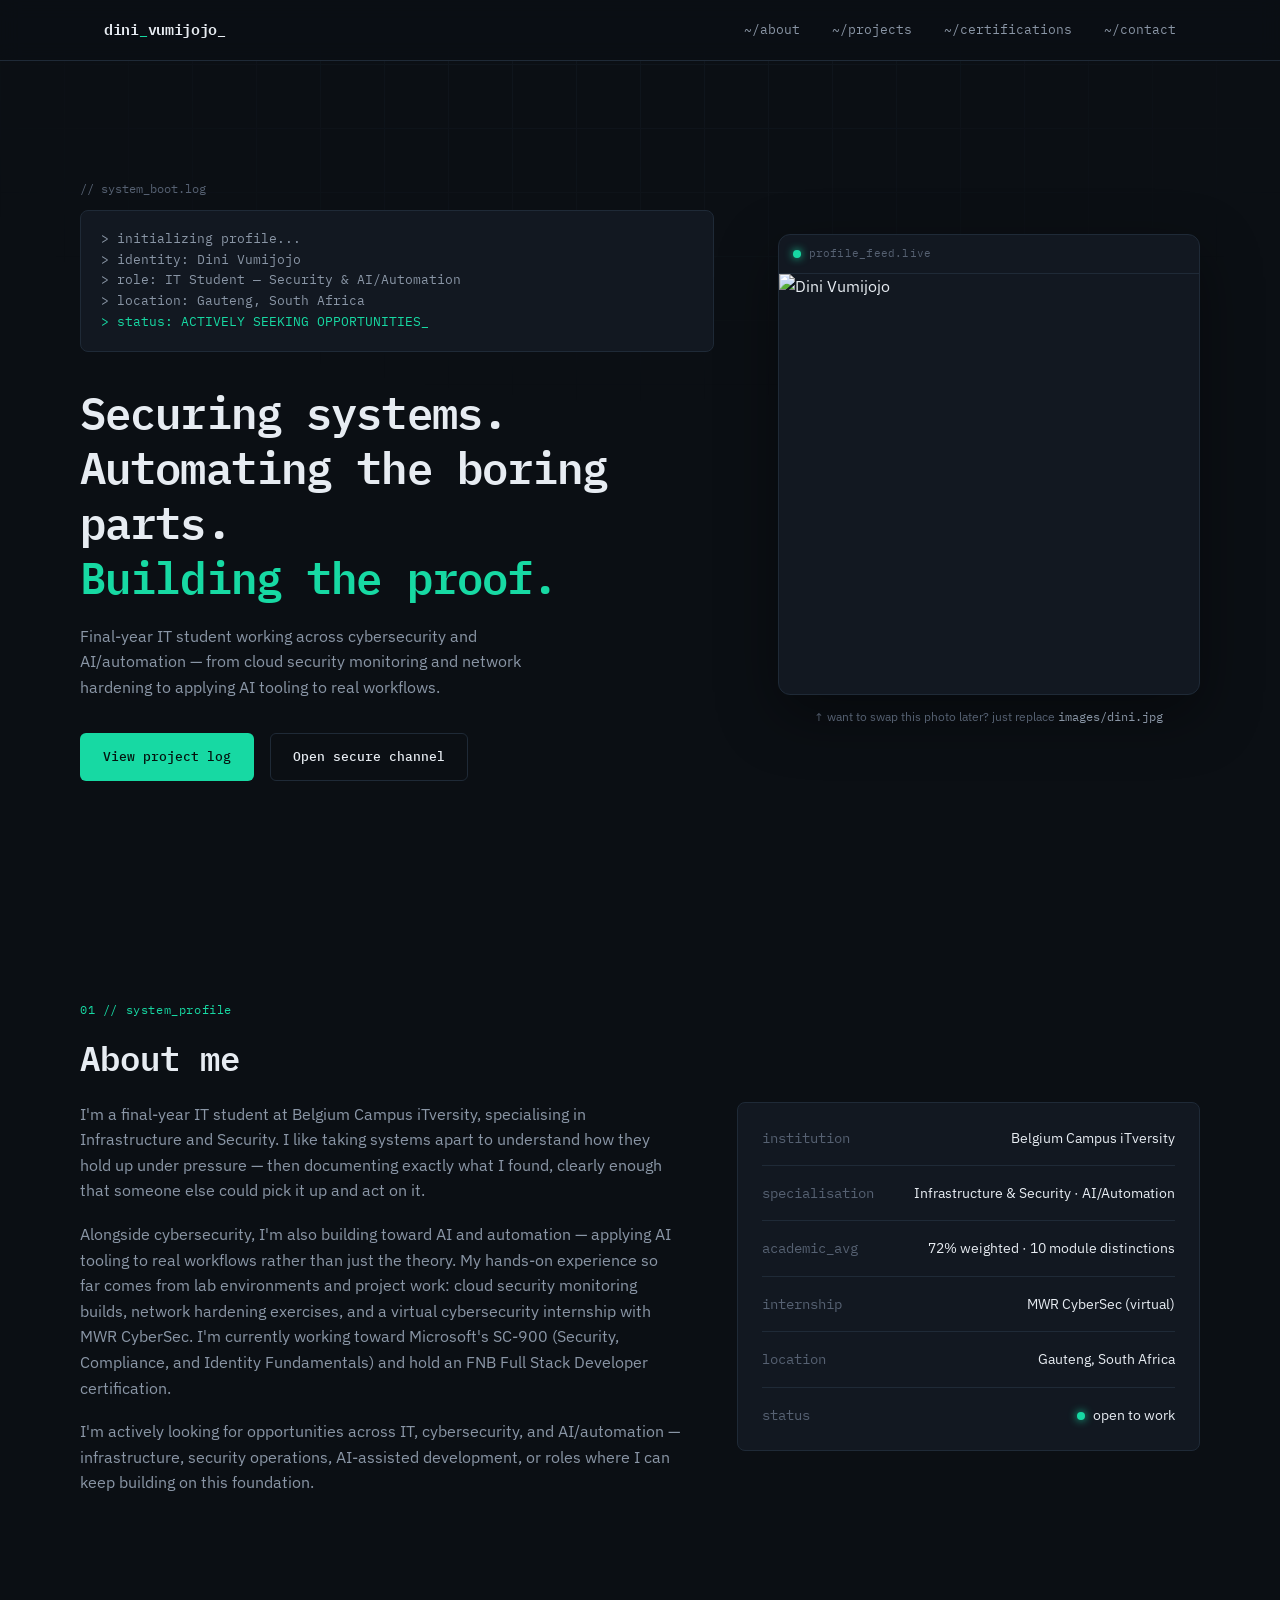
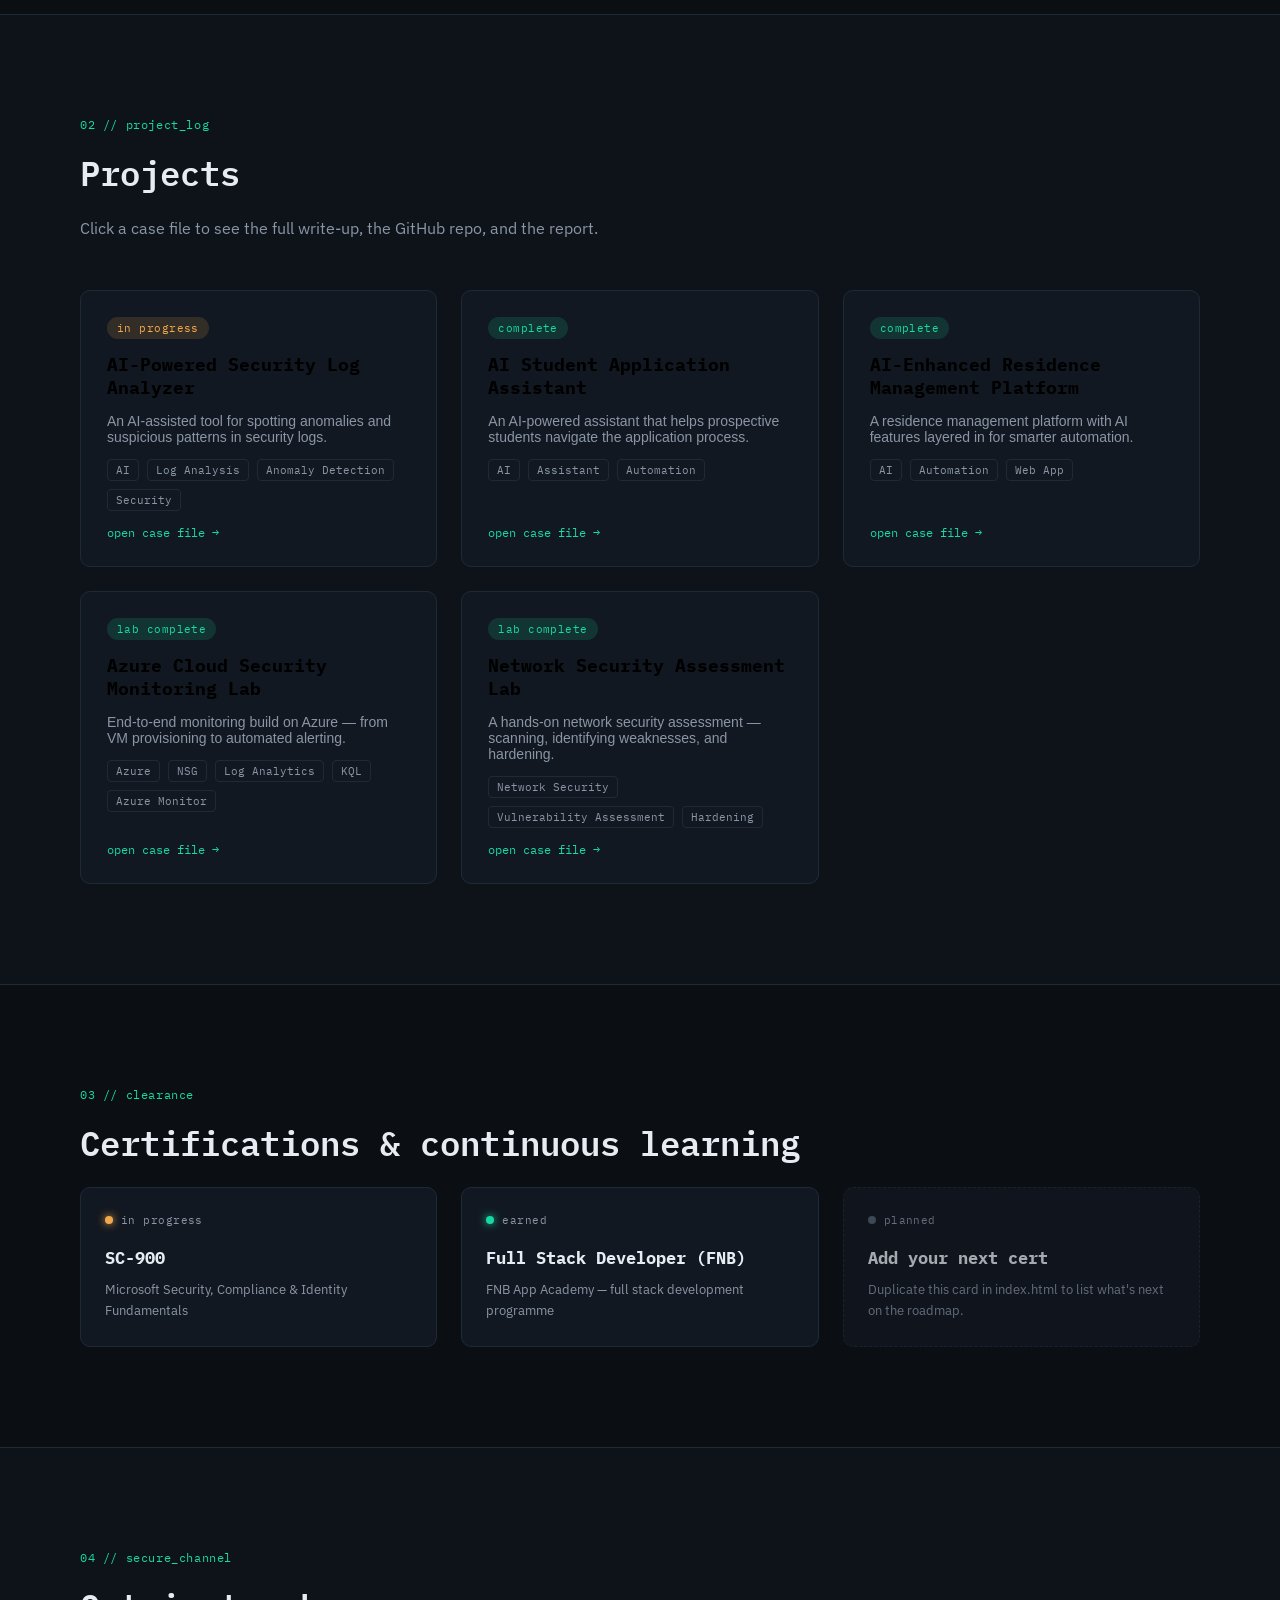
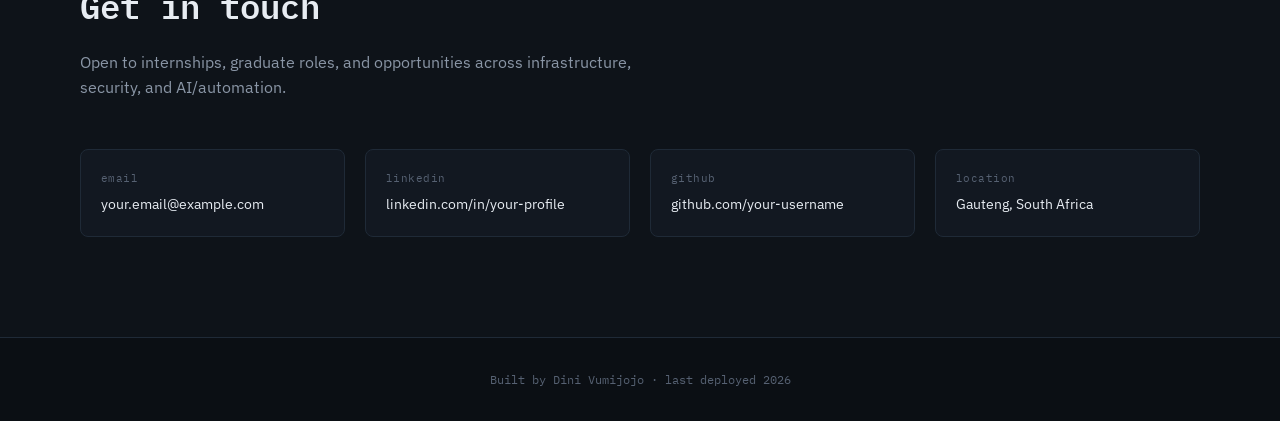
==== index.html @ a16157c6 "Add files via upload" ====
<!DOCTYPE html>
<html lang="en">
<head>
<meta charset="UTF-8">
<meta name="viewport" content="width=device-width, initial-scale=1.0">
<title>Dini Vumijojo — IT Student | Security & AI/Automation</title>
<link rel="preconnect" href="https://fonts.googleapis.com">
<link rel="preconnect" href="https://fonts.gstatic.com" crossorigin>
<link href="https://fonts.googleapis.com/css2?family=IBM+Plex+Mono:wght@400;500;600;700&family=IBM+Plex+Sans:wght@400;500;600;700&display=swap" rel="stylesheet">
<link rel="stylesheet" href="style.css">
</head>
<body>

<!-- ===== BACKGROUND GRID DECORATION ===== -->
<div class="grid-overlay" aria-hidden="true"></div>

<!-- ===== NAV ===== -->
<header class="nav">
  <div class="nav-inner">
    <a href="#top" class="nav-logo">dini<span class="accent">_</span>vumijojo<span class="cursor-blink">_</span></a>
    <nav class="nav-links">
      <a href="#about">~/about</a>
      <a href="#projects">~/projects</a>
      <a href="#certifications">~/certifications</a>
      <a href="#contact">~/contact</a>
    </nav>
    <button class="nav-toggle" id="navToggle" aria-label="Toggle menu" aria-expanded="false">
      <span></span><span></span><span></span>
    </button>
  </div>
</header>

<!-- ===== HERO ===== -->
<section class="hero" id="top">
  <div class="hero-inner">
    <div class="hero-text">
      <p class="terminal-label">// system_boot.log</p>
      <div class="terminal-box" id="bootTerminal">
        <p class="boot-line" data-text="> initializing profile..."></p>
        <p class="boot-line" data-text="> identity: Dini Vumijojo"></p>
        <p class="boot-line" data-text="> role: IT Student — Security & AI/Automation"></p>
        <p class="boot-line" data-text="> location: Gauteng, South Africa"></p>
        <p class="boot-line boot-line--status" data-text="> status: ACTIVELY SEEKING OPPORTUNITIES_"></p>
      </div>
      <h1 class="hero-title">Securing systems.<br>Automating the boring parts.<br><span class="accent">Building the proof.</span></h1>
      <p class="hero-sub">Final-year IT student working across cybersecurity and AI/automation — from cloud security monitoring and network hardening to applying AI tooling to real workflows.</p>
      <div class="hero-cta">
        <a href="#projects" class="btn btn--primary">View project log</a>
        <a href="#contact" class="btn btn--ghost">Open secure channel</a>
      </div>
    </div>

    <div class="hero-photo-frame">
      <div class="monitor">
        <div class="monitor-bar">
          <span class="status-dot status-dot--green"></span>
          <span class="monitor-label">profile_feed.live</span>
        </div>
        <div class="monitor-screen">
          <img src="images/dini.jpg" alt="Dini Vumijojo" id="profilePhoto">
          <div class="scanline" aria-hidden="true"></div>
        </div>
      </div>
      <p class="photo-note">↑ want to swap this photo later? just replace <code>images/dini.jpg</code></p>
    </div>
  </div>
</section>

<!-- ===== ABOUT ===== -->
<section class="section" id="about">
  <div class="section-inner">
    <p class="section-eyebrow">01 // system_profile</p>
    <h2 class="section-title">About me</h2>

    <div class="about-grid">
      <div class="about-copy">
        <p>I'm a final-year IT student at Belgium Campus iTversity, specialising in Infrastructure and Security. I like taking systems apart to understand how they hold up under pressure — then documenting exactly what I found, clearly enough that someone else could pick it up and act on it.</p>
        <p>Alongside cybersecurity, I'm also building toward AI and automation — applying AI tooling to real workflows rather than just the theory. My hands-on experience so far comes from lab environments and project work: cloud security monitoring builds, network hardening exercises, and a virtual cybersecurity internship with MWR CyberSec. I'm currently working toward Microsoft's SC-900 (Security, Compliance, and Identity Fundamentals) and hold an FNB Full Stack Developer certification.</p>
        <p>I'm actively looking for opportunities across IT, cybersecurity, and AI/automation — infrastructure, security operations, AI-assisted development, or roles where I can keep building on this foundation.</p>
      </div>

      <div class="about-readout">
        <div class="readout-row">
          <span class="readout-key">institution</span>
          <span class="readout-val">Belgium Campus iTversity</span>
        </div>
        <div class="readout-row">
          <span class="readout-key">specialisation</span>
          <span class="readout-val">Infrastructure &amp; Security · AI/Automation</span>
        </div>
        <div class="readout-row">
          <span class="readout-key">academic_avg</span>
          <span class="readout-val">72% weighted · 10 module distinctions</span>
        </div>
        <div class="readout-row">
          <span class="readout-key">internship</span>
          <span class="readout-val">MWR CyberSec (virtual)</span>
        </div>
        <div class="readout-row">
          <span class="readout-key">location</span>
          <span class="readout-val">Gauteng, South Africa</span>
        </div>
        <div class="readout-row">
          <span class="readout-key">status</span>
          <span class="readout-val"><span class="status-dot status-dot--green inline-dot"></span>open to work</span>
        </div>
      </div>
    </div>
  </div>
</section>

<!-- ===== PROJECTS ===== -->
<section class="section section--alt" id="projects">
  <div class="section-inner">
    <p class="section-eyebrow">02 // project_log</p>
    <h2 class="section-title">Projects</h2>
    <p class="section-lede">Click a case file to see the full write-up, the GitHub repo, and the report.</p>

    <div class="project-grid" id="projectGrid">
      <!-- Project card: populated from data in script.js -->
    </div>
  </div>
</section>

<!-- ===== CERTIFICATIONS ===== -->
<section class="section" id="certifications">
  <div class="section-inner">
    <p class="section-eyebrow">03 // clearance</p>
    <h2 class="section-title">Certifications &amp; continuous learning</h2>

    <div class="cert-row">
      <div class="cert-badge cert-badge--progress">
        <div class="cert-badge-top">
          <span class="status-dot status-dot--amber inline-dot"></span>
          <span class="cert-state">in progress</span>
        </div>
        <h3>SC-900</h3>
        <p>Microsoft Security, Compliance &amp; Identity Fundamentals</p>
      </div>

      <div class="cert-badge cert-badge--earned">
        <div class="cert-badge-top">
          <span class="status-dot status-dot--green inline-dot"></span>
          <span class="cert-state">earned</span>
        </div>
        <h3>Full Stack Developer (FNB)</h3>
        <p>FNB App Academy — full stack development programme</p>
      </div>

      <div class="cert-badge cert-badge--placeholder">
        <div class="cert-badge-top">
          <span class="status-dot status-dot--dim inline-dot"></span>
          <span class="cert-state">planned</span>
        </div>
        <h3>Add your next cert</h3>
        <p>Duplicate this card in index.html to list what's next on the roadmap.</p>
      </div>
    </div>
  </div>
</section>

<!-- ===== CONTACT ===== -->
<section class="section section--alt" id="contact">
  <div class="section-inner">
    <p class="section-eyebrow">04 // secure_channel</p>
    <h2 class="section-title">Get in touch</h2>
    <p class="section-lede">Open to internships, graduate roles, and opportunities across infrastructure, security, and AI/automation.</p>

    <div class="contact-grid">
      <a class="contact-card" href="mailto:your.email@example.com">
        <span class="contact-label">email</span>
        <span class="contact-value">your.email@example.com</span>
      </a>
      <a class="contact-card" href="https://linkedin.com/in/your-profile" target="_blank" rel="noopener">
        <span class="contact-label">linkedin</span>
        <span class="contact-value">linkedin.com/in/your-profile</span>
      </a>
      <a class="contact-card" href="https://github.com/your-username" target="_blank" rel="noopener">
        <span class="contact-label">github</span>
        <span class="contact-value">github.com/your-username</span>
      </a>
      <div class="contact-card contact-card--static">
        <span class="contact-label">location</span>
        <span class="contact-value">Gauteng, South Africa</span>
      </div>
    </div>
  </div>
</section>

<footer class="footer">
  <p>Built by Dini Vumijojo · last deployed <span id="deployYear"></span></p>
</footer>

<!-- ===== PROJECT MODAL ===== -->
<div class="modal-backdrop" id="modalBackdrop">
  <div class="modal" role="dialog" aria-modal="true" aria-labelledby="modalTitle">
    <button class="modal-close" id="modalClose" aria-label="Close">✕</button>
    <p class="modal-eyebrow" id="modalStatus">status</p>
    <h3 class="modal-title" id="modalTitle">Project title</h3>
    <p class="modal-desc" id="modalDesc">Description</p>
    <div class="modal-tags" id="modalTags"></div>
    <div class="modal-actions">
      <a href="#" class="btn btn--primary" id="modalGithub" target="_blank" rel="noopener">View on GitHub</a>
      <a href="#" class="btn btn--ghost" id="modalDoc" target="_blank" rel="noopener">View report (PDF)</a>
    </div>
  </div>
</div>

<script src="script.js"></script>
</body>
</html>
---- style.css ----
/* =========================================================
   TOKENS
========================================================= */
:root{
  --bg:            #0B0F14;
  --panel:         #121821;
  --panel-alt:     #0E1319;
  --border:        #1F2A37;
  --text:          #E7ECF2;
  --text-dim:      #8A96A6;
  --text-faint:    #566172;
  --accent:        #17D9A3;
  --accent-dim:    rgba(23,217,163,0.15);
  --amber:         #F2A94D;
  --amber-dim:     rgba(242,169,77,0.15);
  --danger:        #EF5B5B;

  --font-mono: 'IBM Plex Mono', 'Courier New', monospace;
  --font-sans: 'IBM Plex Sans', -apple-system, sans-serif;

  --max-w: 1120px;
}

*{ box-sizing:border-box; margin:0; padding:0; }

html{ scroll-behavior:smooth; }

body{
  background:var(--bg);
  color:var(--text);
  font-family:var(--font-sans);
  line-height:1.6;
  -webkit-font-smoothing:antialiased;
  overflow-x:hidden;
}

a{ color:inherit; text-decoration:none; }

::selection{ background:var(--accent); color:#04140F; }

@media (prefers-reduced-motion: reduce){
  *{ animation-duration:0.001ms !important; animation-iteration-count:1 !important; transition-duration:0.001ms !important; scroll-behavior:auto !important; }
}

/* =========================================================
   BACKGROUND GRID
========================================================= */
.grid-overlay{
  position:fixed; inset:0; z-index:0; pointer-events:none;
  background-image:
    linear-gradient(var(--border) 1px, transparent 1px),
    linear-gradient(90deg, var(--border) 1px, transparent 1px);
  background-size:64px 64px;
  opacity:0.25;
  mask-image:radial-gradient(ellipse 80% 60% at 50% 0%, black 20%, transparent 75%);
}

/* =========================================================
   NAV
========================================================= */
.nav{
  position:fixed; top:0; left:0; right:0; z-index:100;
  background:rgba(11,15,20,0.85);
  backdrop-filter:blur(10px);
  border-bottom:1px solid var(--border);
}
.nav-inner{
  max-width:var(--max-w); margin:0 auto; padding:18px 24px;
  display:flex; align-items:center; justify-content:space-between;
}
.nav-logo{
  font-family:var(--font-mono); font-size:15px; font-weight:600; letter-spacing:-0.02em;
}
.nav-links{ display:flex; gap:32px; }
.nav-links a{
  font-family:var(--font-mono); font-size:13px; color:var(--text-dim);
  transition:color 0.2s ease;
}
.nav-links a:hover{ color:var(--accent); }
.accent{ color:var(--accent); }

.cursor-blink{
  display:inline-block; animation:blink 1.1s steps(1) infinite;
}
@keyframes blink{ 50%{ opacity:0; } }

.nav-toggle{
  display:none; flex-direction:column; gap:5px; background:none; border:none; cursor:pointer; padding:6px;
}
.nav-toggle span{ width:22px; height:2px; background:var(--text); }

/* =========================================================
   HERO
========================================================= */
.hero{
  position:relative; z-index:1;
  min-height:100vh;
  display:flex; align-items:center;
  padding:120px 24px 60px;
}
.hero-inner{
  max-width:var(--max-w); margin:0 auto; width:100%;
  display:grid; grid-template-columns:1.2fr 0.8fr; gap:64px; align-items:center;
}

.terminal-label{
  font-family:var(--font-mono); font-size:12px; color:var(--text-faint); margin-bottom:12px;
}

.terminal-box{
  background:var(--panel); border:1px solid var(--border); border-radius:8px;
  padding:18px 20px; margin-bottom:32px;
  font-family:var(--font-mono); font-size:13px;
}
.boot-line{
  color:var(--text-dim);
  white-space:nowrap; overflow:hidden;
  border-right:2px solid transparent;
  width:0; max-width:100%;
  animation:type 0.9s steps(40,end) forwards, caret 0.9s steps(1) infinite;
}
.boot-line::before{ content:attr(data-text); }
.boot-line--status{ color:var(--accent); }
.boot-line:nth-child(1){ animation-delay:0.1s; }
.boot-line:nth-child(2){ animation-delay:1.0s; }
.boot-line:nth-child(3){ animation-delay:1.9s; }
.boot-line:nth-child(4){ animation-delay:2.8s; }
.boot-line:nth-child(5){ animation-delay:3.7s; animation-fill-mode:forwards; }
@keyframes type{ from{ width:0; } to{ width:100%; } }
@keyframes caret{ 50%{ border-color:var(--text-faint); } }

.hero-title{
  font-family:var(--font-mono); font-size:clamp(28px,4vw,44px); font-weight:600;
  line-height:1.25; letter-spacing:-0.02em; margin-bottom:20px;
}

.hero-sub{
  color:var(--text-dim); font-size:16px; max-width:46ch; margin-bottom:32px;
}

.hero-cta{ display:flex; gap:16px; flex-wrap:wrap; }

.btn{
  font-family:var(--font-mono); font-size:13px; font-weight:500;
  padding:13px 22px; border-radius:6px; display:inline-block;
  transition:transform 0.15s ease, background 0.15s ease, border-color 0.15s ease;
  border:1px solid transparent;
}
.btn--primary{ background:var(--accent); color:#04140F; }
.btn--primary:hover{ transform:translateY(-2px); background:#1FEFB4; }
.btn--ghost{ border-color:var(--border); color:var(--text); }
.btn--ghost:hover{ border-color:var(--accent); color:var(--accent); }

/* ---- hero photo ---- */
.hero-photo-frame{ display:flex; flex-direction:column; gap:12px; }
.monitor{
  background:var(--panel); border:1px solid var(--border); border-radius:12px;
  overflow:hidden; box-shadow:0 20px 60px rgba(0,0,0,0.4);
}
.monitor-bar{
  display:flex; align-items:center; gap:8px;
  padding:10px 14px; border-bottom:1px solid var(--border);
  font-family:var(--font-mono); font-size:11px; color:var(--text-faint);
}
.monitor-label{ letter-spacing:0.02em; }
.monitor-screen{ position:relative; aspect-ratio:1/1; overflow:hidden; }
.monitor-screen img{ width:100%; height:100%; object-fit:cover; display:block; }
.scanline{
  position:absolute; left:0; right:0; height:40%;
  background:linear-gradient(180deg, transparent, rgba(23,217,163,0.06), transparent);
  animation:scan 5s linear infinite;
}
@keyframes scan{ from{ top:-40%; } to{ top:100%; } }

.photo-note{ font-size:12px; color:var(--text-faint); text-align:center; }
.photo-note code{ font-family:var(--font-mono); color:var(--text-dim); }

.status-dot{
  width:8px; height:8px; border-radius:50%; display:inline-block;
}
.status-dot--green{ background:var(--accent); box-shadow:0 0 8px var(--accent); }
.status-dot--amber{ background:var(--amber); box-shadow:0 0 8px var(--amber); }
.status-dot--dim{ background:var(--text-faint); }
.inline-dot{ margin-right:8px; vertical-align:middle; }

/* =========================================================
   SECTIONS (shared)
========================================================= */
.section{ position:relative; z-index:1; padding:100px 24px; }
.section--alt{ background:var(--panel-alt); border-top:1px solid var(--border); border-bottom:1px solid var(--border); }
.section-inner{ max-width:var(--max-w); margin:0 auto; }

.section-eyebrow{
  font-family:var(--font-mono); font-size:12px; color:var(--accent); letter-spacing:0.05em;
  margin-bottom:12px;
}
.section-title{
  font-family:var(--font-mono); font-size:clamp(24px,3vw,34px); font-weight:600; margin-bottom:16px;
}
.section-lede{ color:var(--text-dim); max-width:60ch; margin-bottom:48px; }

/* =========================================================
   ABOUT
========================================================= */
.about-grid{
  display:grid; grid-template-columns:1.3fr 1fr; gap:56px; align-items:start;
}
.about-copy p{ color:var(--text-dim); margin-bottom:18px; max-width:60ch; }

.about-readout{
  background:var(--panel); border:1px solid var(--border); border-radius:8px; padding:8px 24px;
}
.readout-row{
  display:flex; justify-content:space-between; gap:16px;
  padding:16px 0; border-bottom:1px solid var(--border);
  font-size:14px;
}
.readout-row:last-child{ border-bottom:none; }
.readout-key{ font-family:var(--font-mono); color:var(--text-faint); }
.readout-val{ color:var(--text); text-align:right; }

/* =========================================================
   PROJECTS
========================================================= */
.project-grid{
  display:grid; grid-template-columns:repeat(auto-fit, minmax(300px,1fr)); gap:24px;
}
.project-card{
  background:var(--panel); border:1px solid var(--border); border-radius:10px;
  padding:26px; cursor:pointer; text-align:left;
  transition:transform 0.2s ease, border-color 0.2s ease;
  display:flex; flex-direction:column; gap:14px;
}
.project-card:hover{ transform:translateY(-4px); border-color:var(--accent); }

.project-status{
  font-family:var(--font-mono); font-size:11px; letter-spacing:0.04em;
  padding:4px 10px; border-radius:20px; width:fit-content;
}
.project-status--deployed{ background:var(--accent-dim); color:var(--accent); }
.project-status--progress{ background:var(--amber-dim); color:var(--amber); }
.project-status--planned{ background:rgba(138,150,166,0.15); color:var(--text-dim); }

.project-card h3{ font-family:var(--font-mono); font-size:18px; }
.project-card p{ color:var(--text-dim); font-size:14px; }

.project-tags{ display:flex; flex-wrap:wrap; gap:8px; }
.tag{
  font-family:var(--font-mono); font-size:11px; color:var(--text-dim);
  border:1px solid var(--border); border-radius:4px; padding:3px 8px;
}
.project-open{
  font-family:var(--font-mono); font-size:12px; color:var(--accent);
  margin-top:auto;
}

/* =========================================================
   CERTIFICATIONS
========================================================= */
.cert-row{ display:grid; grid-template-columns:repeat(auto-fit, minmax(240px,1fr)); gap:24px; }
.cert-badge{
  background:var(--panel); border:1px solid var(--border); border-radius:10px; padding:24px;
}
.cert-badge-top{ display:flex; align-items:center; gap:0; margin-bottom:16px; }
.cert-state{ font-family:var(--font-mono); font-size:11px; color:var(--text-dim); letter-spacing:0.04em; }
.cert-badge h3{ font-family:var(--font-mono); font-size:17px; margin-bottom:8px; }
.cert-badge p{ color:var(--text-dim); font-size:13px; }
.cert-badge--placeholder{ border-style:dashed; opacity:0.7; }

/* =========================================================
   CONTACT
========================================================= */
.contact-grid{ display:grid; grid-template-columns:repeat(auto-fit, minmax(220px,1fr)); gap:20px; }
.contact-card{
  background:var(--panel); border:1px solid var(--border); border-radius:8px;
  padding:20px; display:flex; flex-direction:column; gap:6px;
  transition:border-color 0.2s ease, transform 0.2s ease;
}
.contact-card:not(.contact-card--static):hover{ border-color:var(--accent); transform:translateY(-2px); }
.contact-label{ font-family:var(--font-mono); font-size:11px; color:var(--text-faint); letter-spacing:0.04em; }
.contact-value{ font-size:14px; color:var(--text); word-break:break-word; }

/* =========================================================
   FOOTER
========================================================= */
.footer{
  position:relative; z-index:1;
  text-align:center; padding:32px 24px;
  font-family:var(--font-mono); font-size:12px; color:var(--text-faint);
}

/* =========================================================
   MODAL
========================================================= */
.modal-backdrop{
  position:fixed; inset:0; z-index:200;
  background:rgba(4,7,10,0.7); backdrop-filter:blur(4px);
  display:flex; align-items:center; justify-content:center; padding:24px;
  opacity:0; pointer-events:none; transition:opacity 0.2s ease;
}
.modal-backdrop.is-open{ opacity:1; pointer-events:auto; }

.modal{
  background:var(--panel); border:1px solid var(--border); border-radius:12px;
  padding:36px; max-width:560px; width:100%; position:relative;
  transform:translateY(12px); transition:transform 0.2s ease;
}
.modal-backdrop.is-open .modal{ transform:translateY(0); }

.modal-close{
  position:absolute; top:18px; right:18px; background:none; border:none;
  color:var(--text-dim); font-size:16px; cursor:pointer;
}
.modal-close:hover{ color:var(--accent); }

.modal-eyebrow{ font-family:var(--font-mono); font-size:11px; color:var(--accent); margin-bottom:10px; }
.modal-title{ font-family:var(--font-mono); font-size:22px; margin-bottom:14px; }
.modal-desc{ color:var(--text-dim); font-size:14px; margin-bottom:20px; }
.modal-tags{ display:flex; flex-wrap:wrap; gap:8px; margin-bottom:28px; }
.modal-actions{ display:flex; gap:14px; flex-wrap:wrap; }

/* =========================================================
   RESPONSIVE
========================================================= */
@media (max-width:860px){
  .hero-inner{ grid-template-columns:1fr; }
  .hero-photo-frame{ max-width:320px; margin:0 auto; }
  .about-grid{ grid-template-columns:1fr; }
  .nav-links{
    display:none; position:absolute; top:100%; left:0; right:0;
    flex-direction:column; gap:0; background:var(--bg); border-bottom:1px solid var(--border);
  }
  .nav-links.is-open{ display:flex; }
  .nav-links a{ padding:16px 24px; border-top:1px solid var(--border); }
  .nav-toggle{ display:flex; }
}
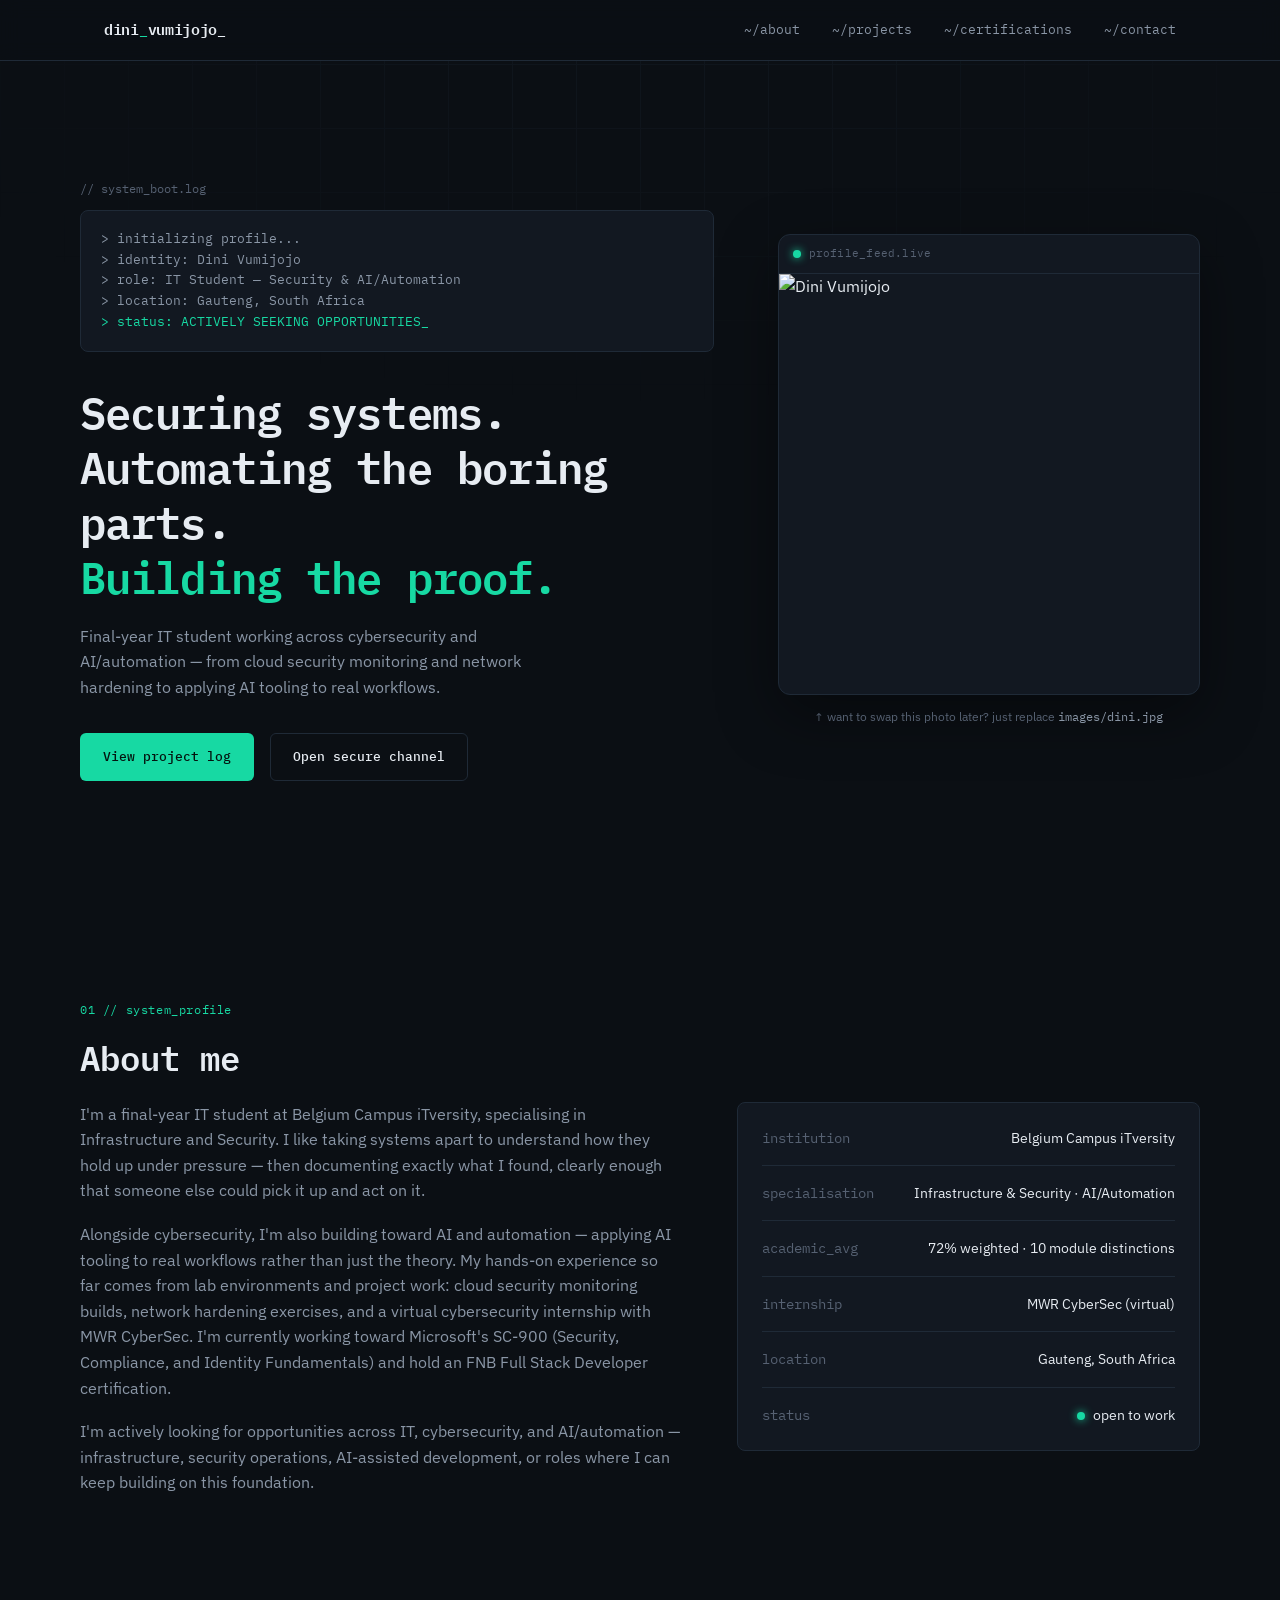
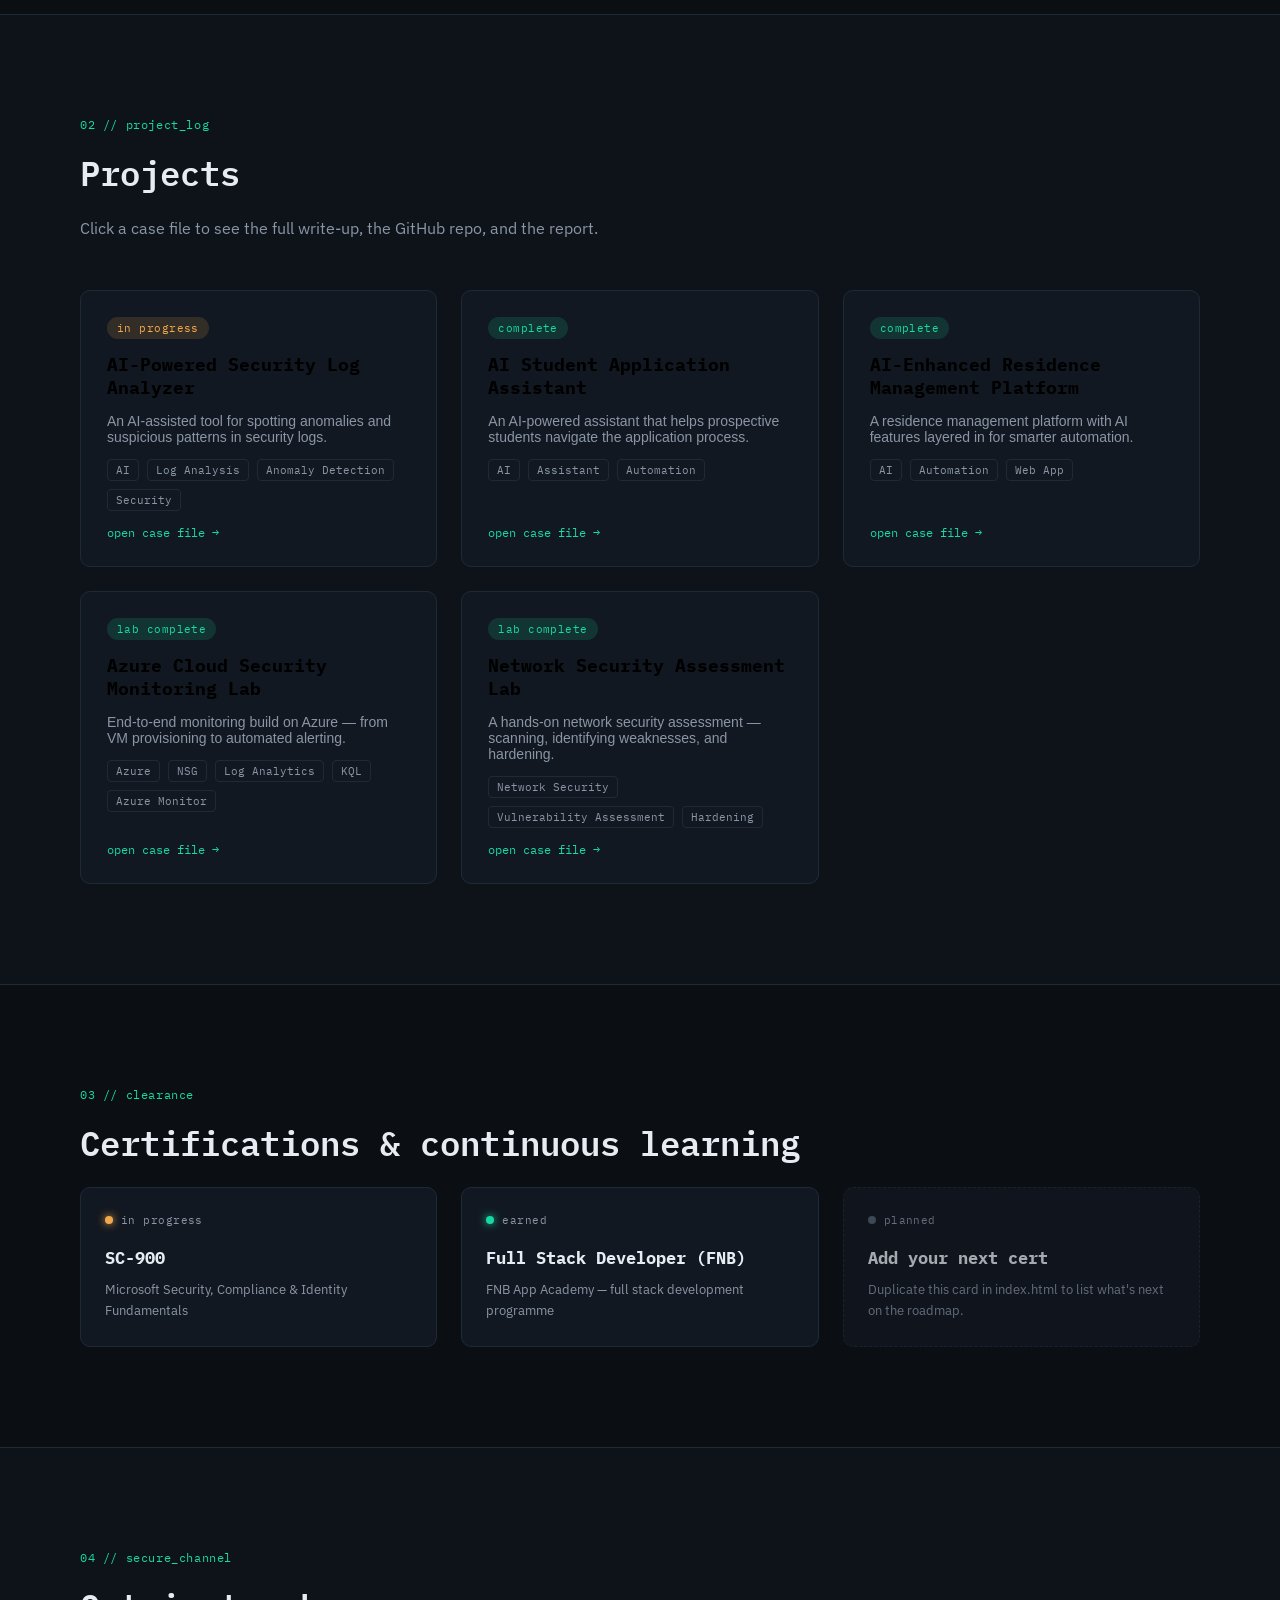
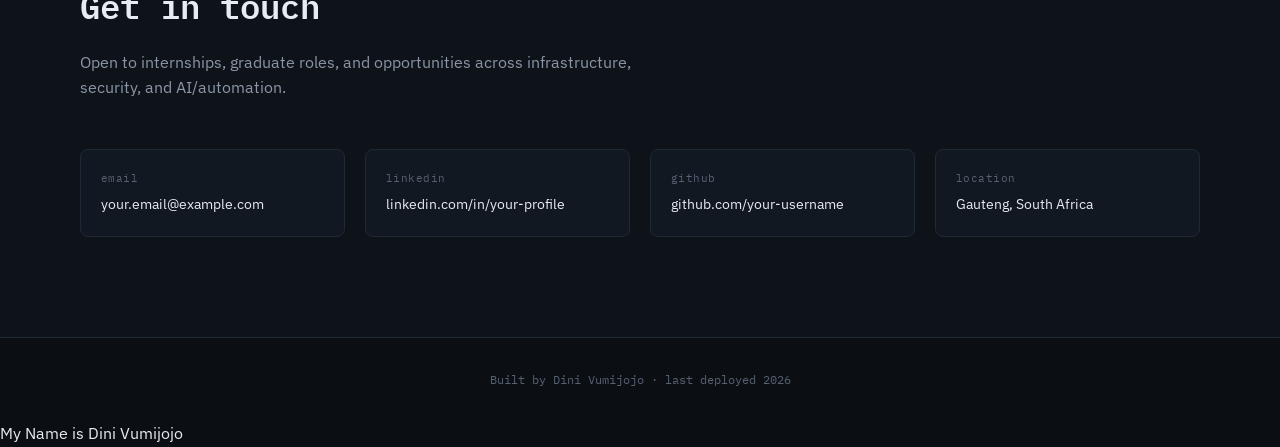
==== commit 1496a38b: "blah blah blah" ====
--- a/index.html
+++ b/index.html
@@ -207,5 +207,7 @@
 </div>
 
 <script src="script.js"></script>
+<p> My Name is Dini Vumijojo</p>
+
 </body>
 </html>
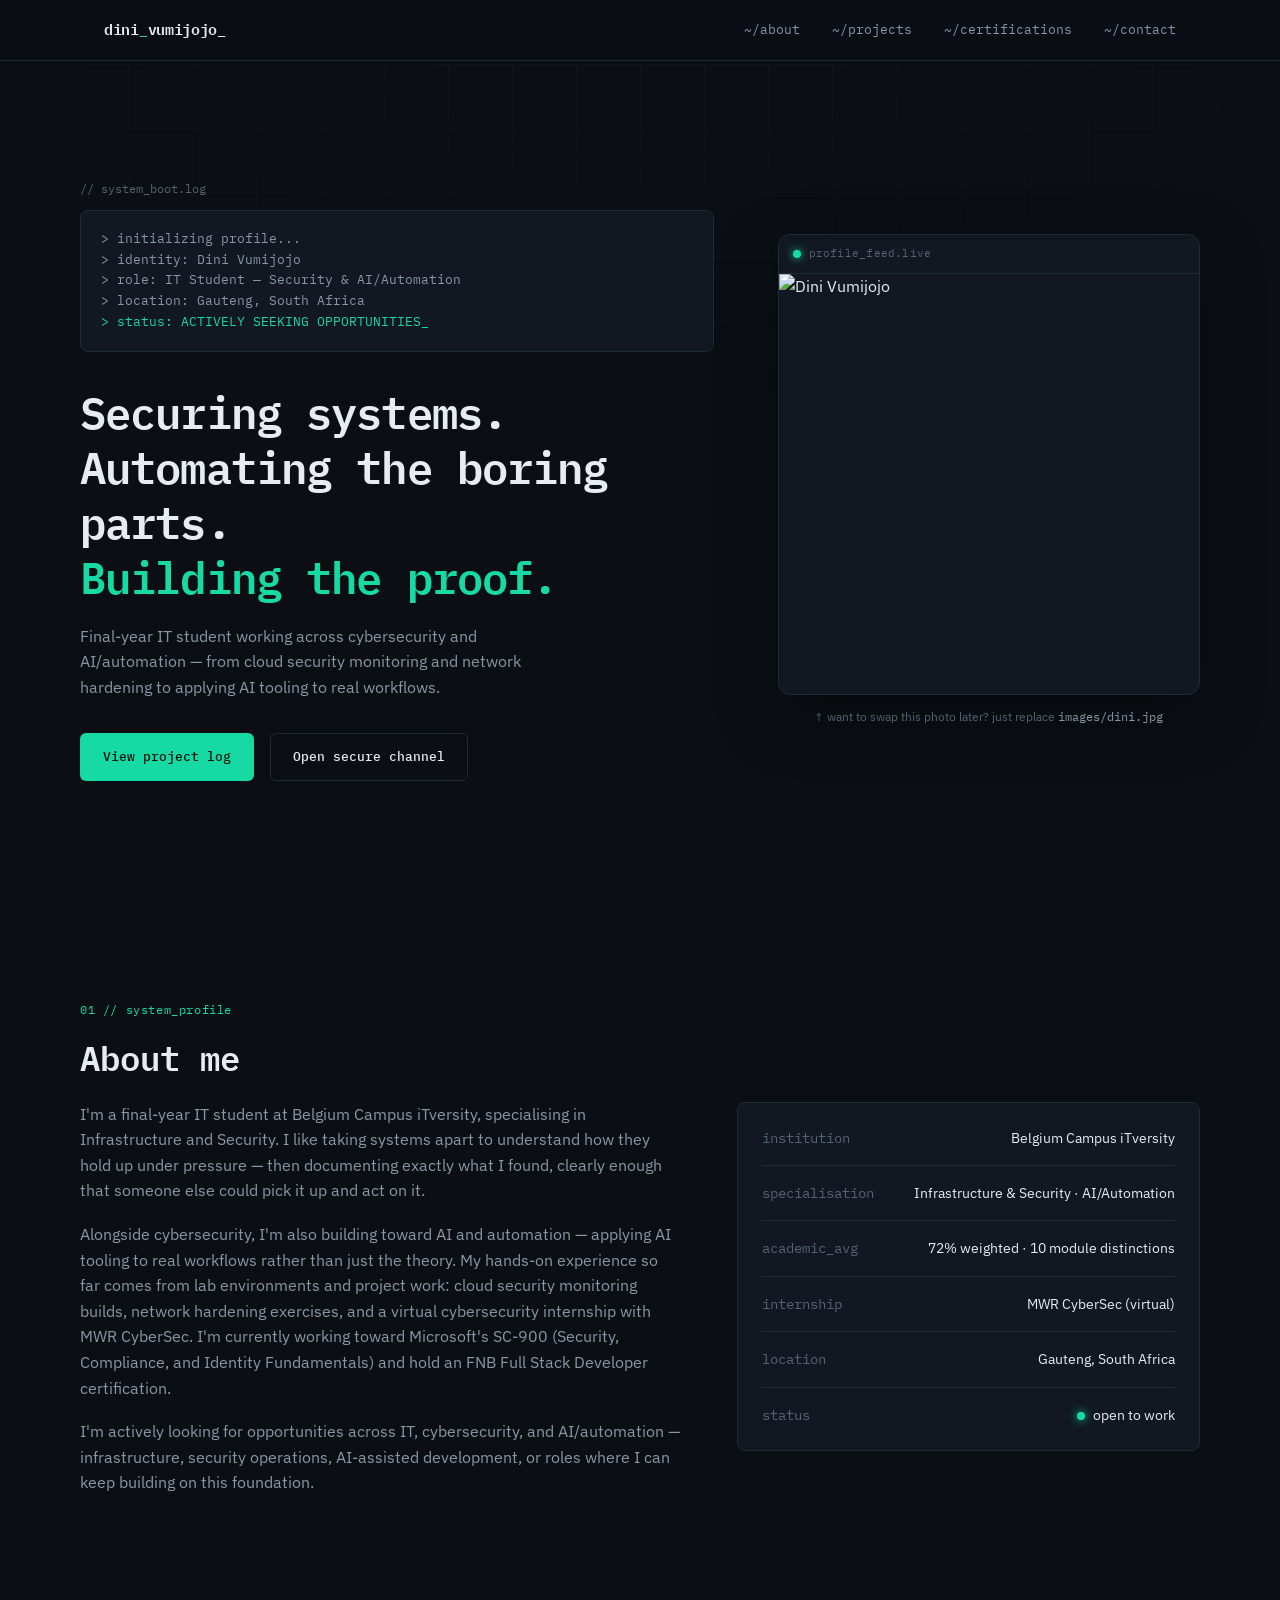
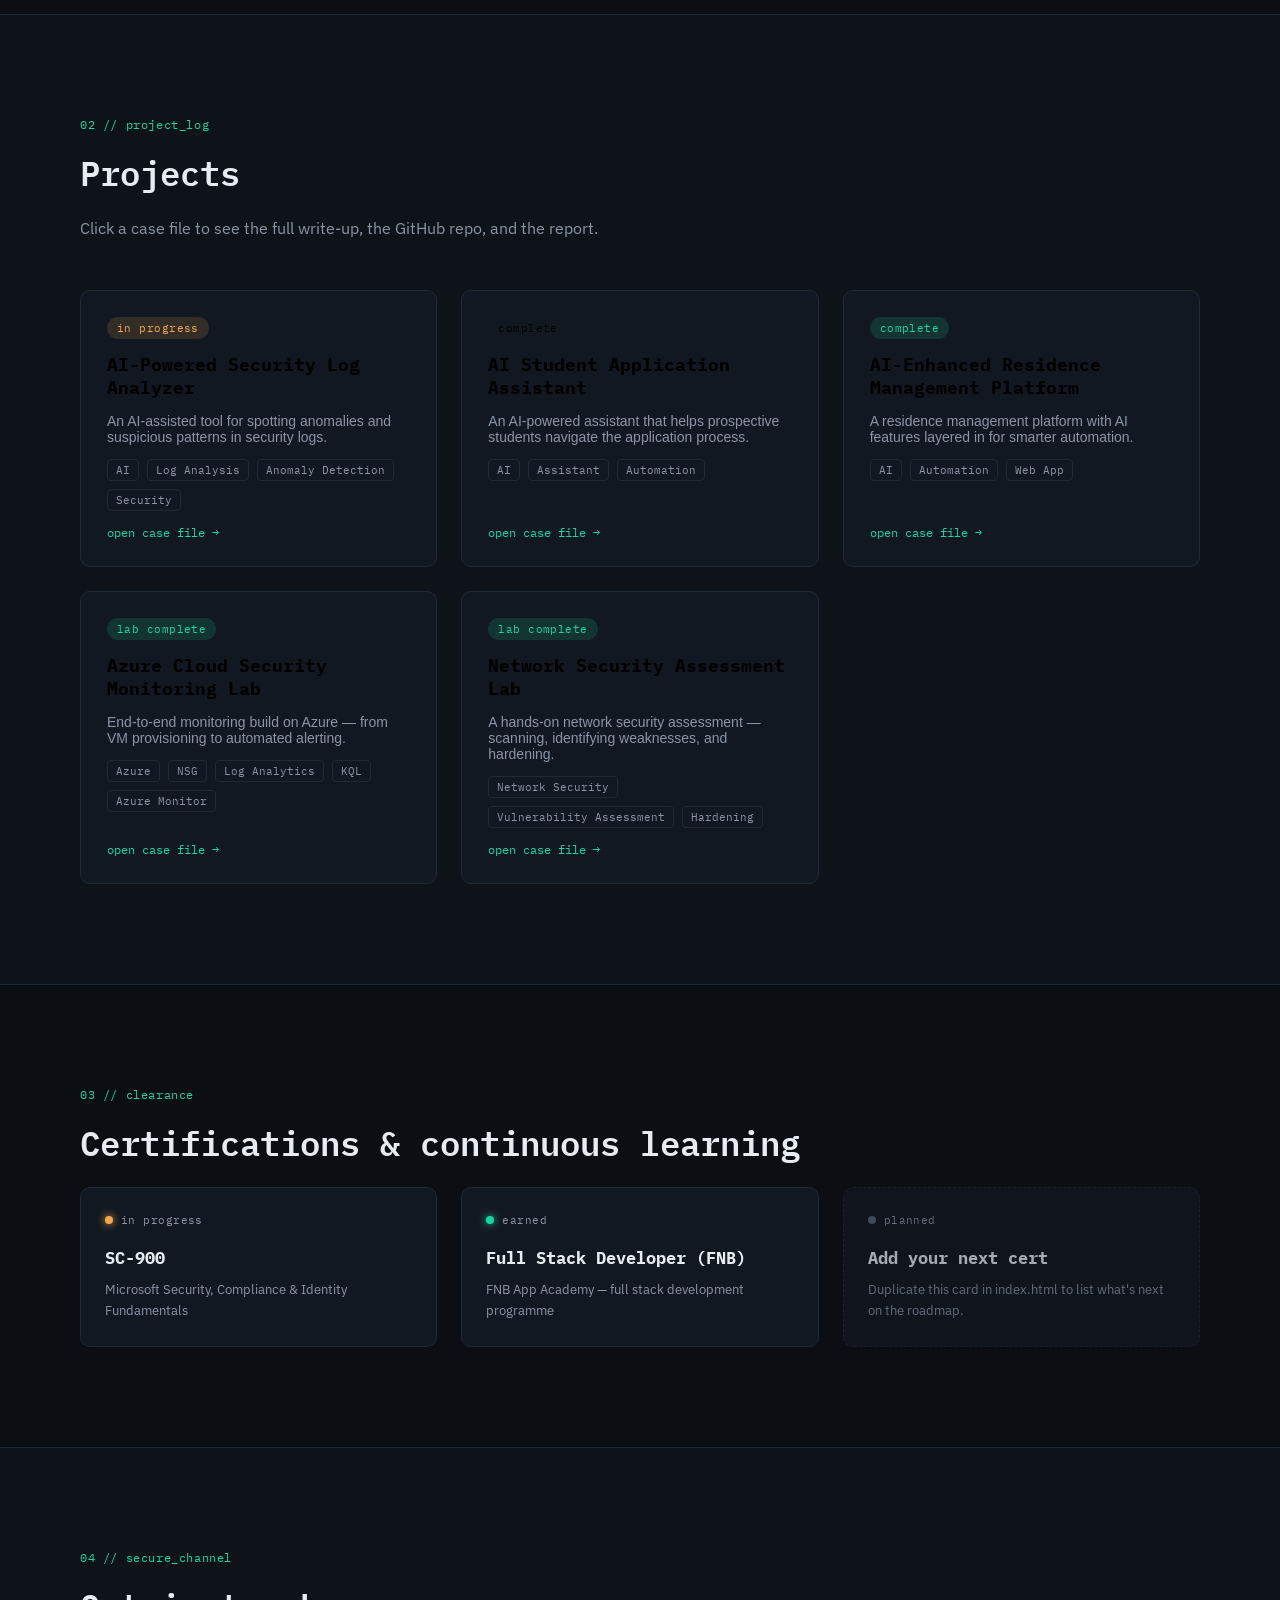
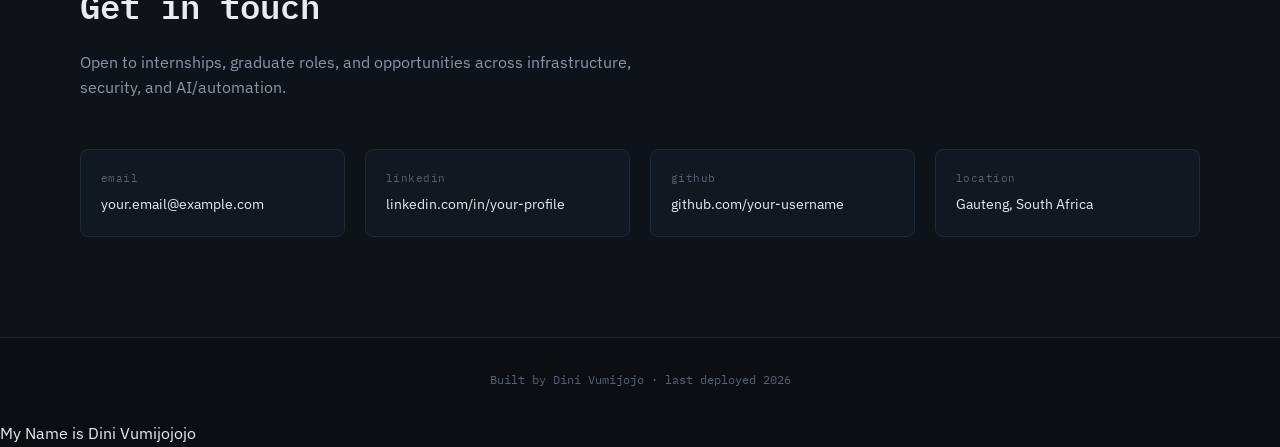
==== commit 712a9875: "updated" ====
--- a/index.html
+++ b/index.html
@@ -207,7 +207,7 @@
 </div>
 
 <script src="script.js"></script>
-<p> My Name is Dini Vumijojo</p>
+<p> My Name is Dini Vumijojojo</p>
 
 </body>
 </html>
--- a/style.css
+++ b/style.css
@@ -14,6 +14,7 @@
   --amber:         #F2A94D;
   --amber-dim:     rgba(242,169,77,0.15);
   --danger:        #EF5B5B;
+  --danger:        #EF5B5B;
 
   --font-mono: 'IBM Plex Mono', 'Courier New', monospace;
   --font-sans: 'IBM Plex Sans', -apple-system, sans-serif;
